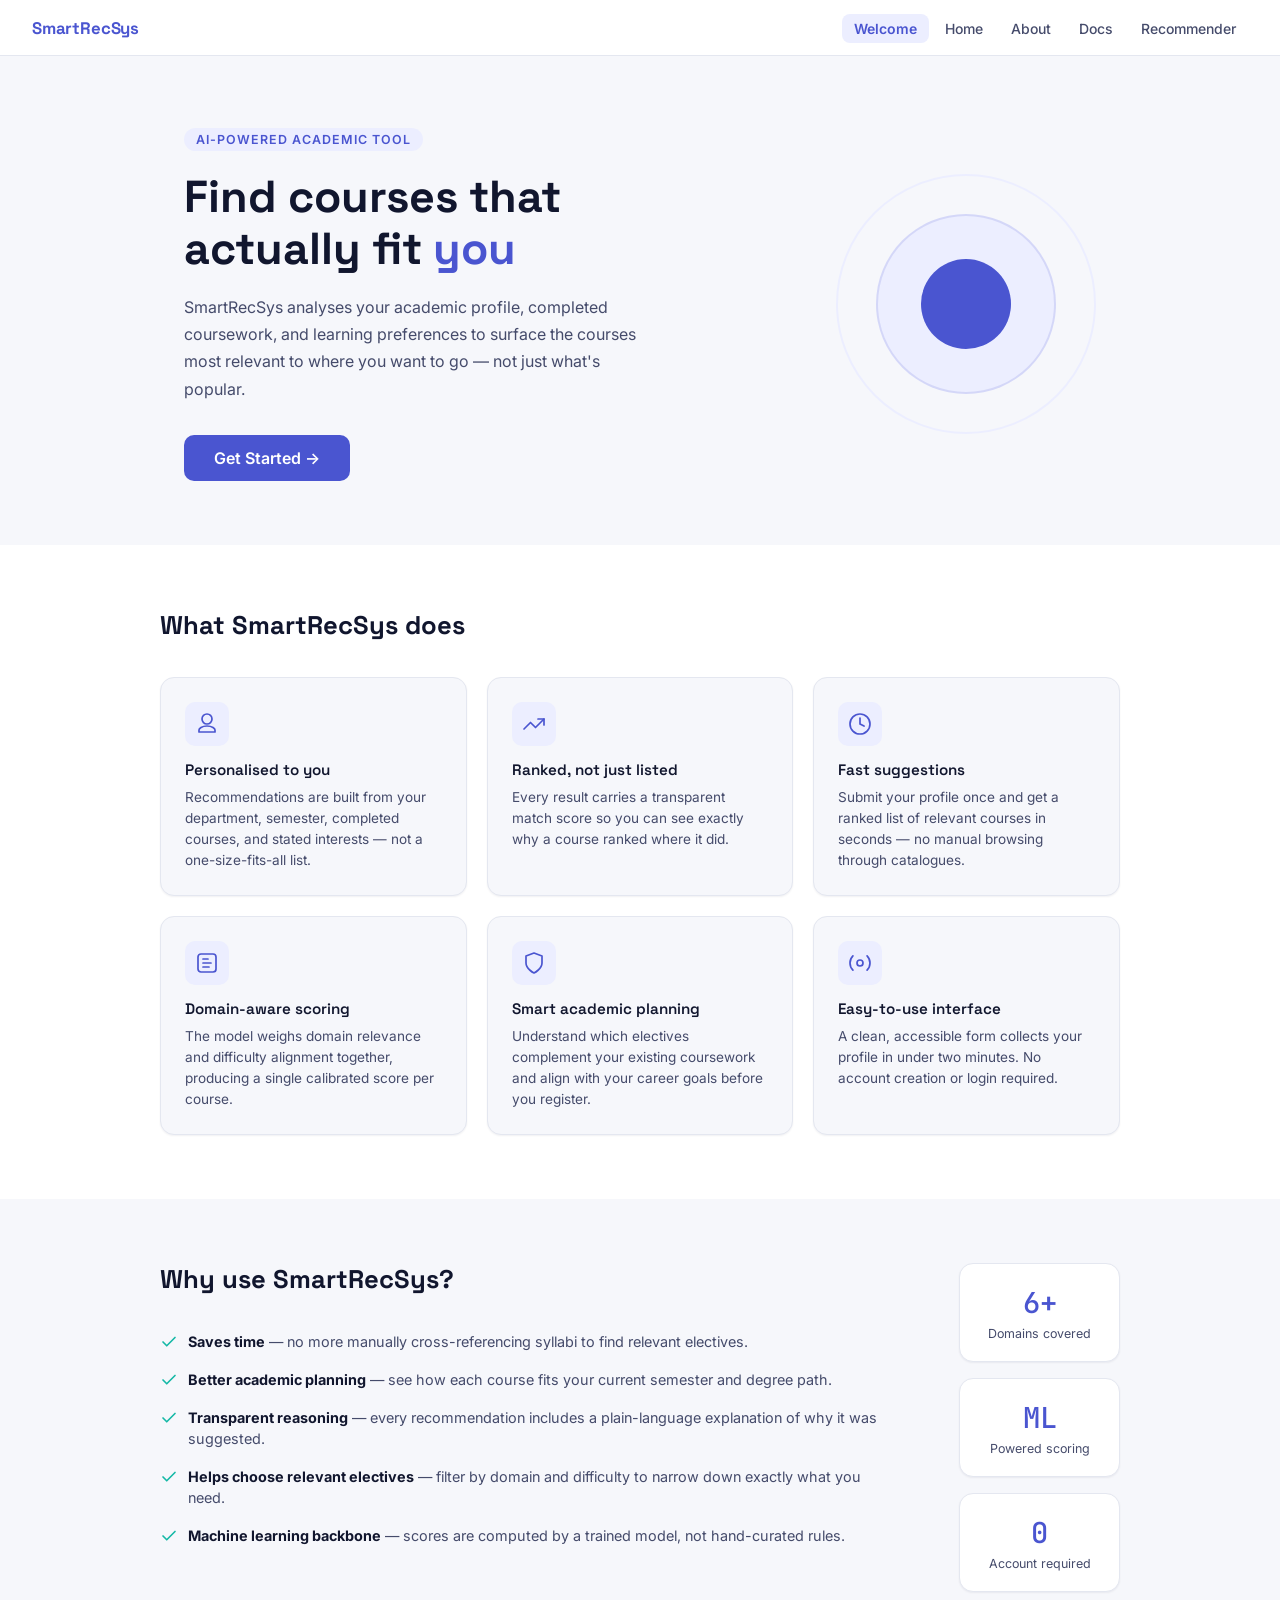
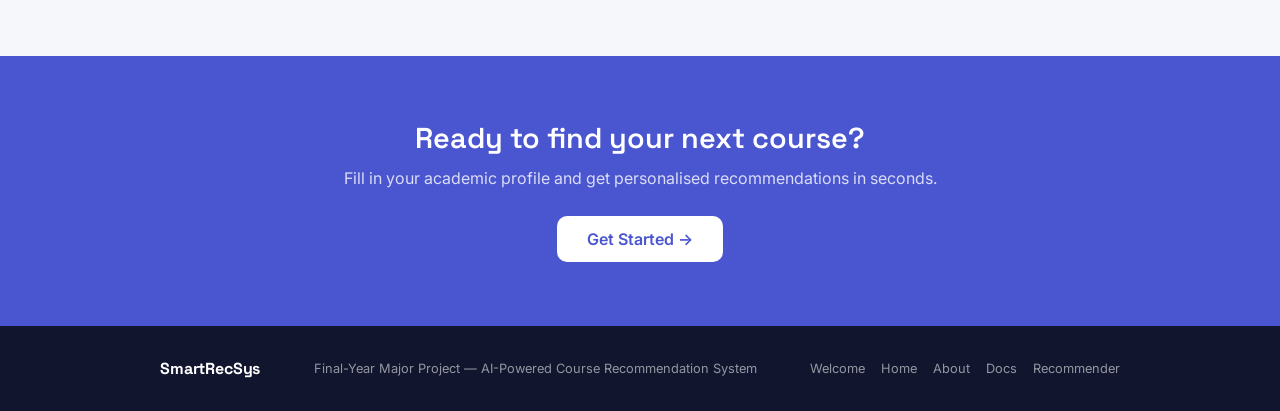
==== dashboard.html @ 84e31f17 "Add files via upload default frontend without the ML model" ====
<!DOCTYPE html>
<html lang="en">
<head>
  <meta charset="UTF-8" />
  <meta name="viewport" content="width=device-width, initial-scale=1.0" />
  <title>SmartRecSys — Dashboard</title>
  <link rel="preconnect" href="https://fonts.googleapis.com" />
  <link rel="preconnect" href="https://fonts.gstatic.com" crossorigin />
  <link href="https://fonts.googleapis.com/css2?family=Inter:wght@400;500;600&family=JetBrains+Mono:wght@500&family=Space+Grotesk:wght@600;700&display=swap" rel="stylesheet" />
  <link rel="stylesheet" href="style.css" />
</head>
<body>

  <!-- nav.js will redirect to welcome.html if 'name' param is missing -->
  <script src="nav.js"></script>

  <nav class="topnav">
    <a href="welcome.html" class="nav-logo">SmartRecSys</a>
    <ul class="nav-links">
      <li><a href="welcome.html"   class="nav-link" data-page="welcome">Welcome</a></li>
      <li><a href="home.html"      class="nav-link" data-page="home">Home</a></li>
      <li><a href="about.html"     class="nav-link" data-page="about">About</a></li>
      <li><a href="docs.html"      class="nav-link" data-page="docs">Docs</a></li>
      <li><a href="dashboard.html" class="nav-link" data-page="dashboard">Recommender</a></li>
    </ul>
  </nav>

  <div class="container">

    <!-- Header row: greeting + back link -->
    <div class="header-row">
      <div>
        <h1>Hi, <span id="userName"></span> 👋</h1>
        <!-- Profile summary chips populated by app.js -->
        <div class="profile-chips" id="profileChips"></div>
      </div>
      <a href="home.html" class="logout">← Edit Profile</a>
    </div>

    <!-- Feature strip -->
    <div class="feature-strip">
      <div class="feature-item">
        <svg width="28" height="28" viewBox="0 0 24 24" fill="none" aria-hidden="true">
          <circle cx="12" cy="8" r="4" stroke="var(--indigo)" stroke-width="1.8"/>
          <path d="M4 20c0-4 3.6-7 8-7s8 3 8 7" stroke="var(--indigo)" stroke-width="1.8" stroke-linecap="round"/>
        </svg>
        <div>
          <strong>Tailored to your profile</strong>
          <p>Recommendations are filtered by the domains and difficulty level you selected — no generic lists.</p>
        </div>
      </div>
      <div class="feature-item">
        <svg width="28" height="28" viewBox="0 0 24 24" fill="none" aria-hidden="true">
          <polyline points="22 7 13.5 15.5 8.5 10.5 2 17" stroke="var(--indigo)" stroke-width="1.8" stroke-linecap="round" stroke-linejoin="round"/>
          <polyline points="16 7 22 7 22 13"               stroke="var(--indigo)" stroke-width="1.8" stroke-linecap="round" stroke-linejoin="round"/>
        </svg>
        <div>
          <strong>Ranked, not just listed</strong>
          <p>Every result carries a transparent match score so you can see exactly why a course ranked where it did.</p>
        </div>
      </div>
      <div class="feature-item">
        <svg width="28" height="28" viewBox="0 0 24 24" fill="none" aria-hidden="true">
          <rect x="3" y="3" width="18" height="18" rx="3" stroke="var(--indigo)" stroke-width="1.8"/>
          <path d="M8 12h8M8 8h5M8 16h6" stroke="var(--indigo)" stroke-width="1.8" stroke-linecap="round"/>
        </svg>
        <div>
          <strong>Domain-aware scoring</strong>
          <p>The model weighs domain relevance and difficulty alignment together, not as separate independent signals.</p>
        </div>
      </div>
    </div>

    <!-- Preferences panel — pre-filled from URL params, still editable -->
    <section class="preferences">
      <h2>Refine Your Preferences</h2>
      <div class="pref-group">
        <label>Domain</label>
        <div class="checkboxes" id="domainGroup">
          <label class="chip"><input type="checkbox" value="Web Development" /><span>Web Development</span></label>
          <label class="chip"><input type="checkbox" value="Programming" /><span>Programming</span></label>
          <label class="chip"><input type="checkbox" value="Data Science" /><span>Data Science</span></label>
          <label class="chip"><input type="checkbox" value="Machine Learning" /><span>Machine Learning</span></label>
          <label class="chip"><input type="checkbox" value="Cybersecurity" /><span>Cybersecurity</span></label>
          <label class="chip"><input type="checkbox" value="Cloud Computing" /><span>Cloud Computing</span></label>
        </div>
      </div>
      <div class="pref-group">
        <label for="difficulty">Difficulty</label>
        <select id="difficulty">
          <option value="">Any</option>
          <option value="Beginner">Beginner</option>
          <option value="Intermediate">Intermediate</option>
          <option value="Advanced">Advanced</option>
        </select>
      </div>
      <button id="recommendBtn">Get Recommendations</button>
      <p id="errorMsg" class="error hidden">Please select at least one domain.</p>
    </section>

    <!-- Results section -->
    <section id="resultsSection" class="hidden">
      <p class="breadcrumb">Dashboard / Preferences / Results</p>
      <h2>Recommended Courses</h2>

      <!-- Featured top-3 row -->
      <p class="featured-section-label">Top Matches</p>
      <div id="featuredRow" class="featured-row"></div>

      <div class="filter-row">
        <select id="filterDomain">
          <option value="">All Domains</option>
        </select>
        <select id="filterDifficulty">
          <option value="">All Levels</option>
          <option value="Beginner">Beginner</option>
          <option value="Intermediate">Intermediate</option>
          <option value="Advanced">Advanced</option>
        </select>
      </div>
      <div id="spinner" class="spinner hidden"></div>
      <div id="results"></div>
      <p id="emptyState" class="empty hidden">No recommendations found. Try different preferences.</p>

      <!-- Match score callout -->
      <aside class="score-callout">
        <h3>About the Match Score</h3>
        <p>
          Each score (0.0 – 1.0) reflects how closely a course aligns with your stated preferences.
          The model combines domain relevance and difficulty alignment into a single weighted value —
          a course in exactly your chosen domain at your chosen level scores highest.
        </p>
        <ul>
          <li><span class="callout-title">Intro to Python</span> <span class="callout-score">0.92</span> — strong domain + level match</li>
          <li><span class="callout-title">React for Beginners</span> <span class="callout-score">0.87</span> — domain match, level match</li>
          <li><span class="callout-title">Node.js &amp; Express</span> <span class="callout-score">0.81</span> — domain match, adjacent level</li>
          <li><span class="callout-title">Neural Networks 101</span> <span class="callout-score">0.74</span> — partial domain overlap</li>
        </ul>
      </aside>
    </section>

  </div>

  <footer class="site-footer">
    <div class="footer-inner">
      <span class="footer-logo">SmartRecSys</span>
      <span class="footer-copy">Final-Year Major Project &mdash; AI-Powered Course Recommendation System</span>
      <nav class="footer-nav" aria-label="Footer navigation">
        <a href="welcome.html">Welcome</a>
        <a href="home.html">Home</a>
        <a href="about.html">About</a>
        <a href="docs.html">Docs</a>
        <a href="dashboard.html">Recommender</a>
      </nav>
    </div>
  </footer>

  <script src="app.js"></script>
</body>
</html>
---- style.css ----
/* ── Design tokens ─────────────────────────────────────────────────────────── */
:root {
  --bg:           #F6F7FB;
  --surface:      #FFFFFF;
  --ink:          #11162E;
  --ink-2:        #454B6B;
  --indigo:       #4A55D0;
  --indigo-hover: #363F9E;
  --indigo-soft:  #ECEEFF;
  --border:       #E4E7F0;
  --shadow-card:  0 1px 2px rgba(17,22,46,0.06);
  --shadow-hover: 0 6px 20px rgba(17,22,46,0.12);

  /* difficulty */
  --teal:         #14B8A6;
  --teal-soft:    #E3FAF7;
  --amber:        #F5A623;
  --amber-soft:   #FFF4E0;
  --coral:        #EF5B5B;
  --coral-soft:   #FDE9E9;

  /* typography */
  --font-head: 'Space Grotesk', sans-serif;
  --font-body: 'Inter', sans-serif;
  --font-mono: 'JetBrains Mono', monospace;
}

/* ── Reset ─────────────────────────────────────────────────────────────────── */
*, *::before, *::after { box-sizing: border-box; margin: 0; padding: 0; }

body {
  font-family: var(--font-body);
  background: var(--bg);
  color: var(--ink);
  /* Sticky-footer layout: column flex so footer is pushed to bottom */
  min-height: 100vh;
  display: flex;
  flex-direction: column;
  align-items: stretch;
  padding: 0;
  padding-top: 56px; /* nav height */
}

/* Main content wrapper — grows to fill space above footer */
.container {
  width: 100%;
  max-width: 920px;
  margin: 0 auto;
  padding: 48px 16px;
  flex: 1; /* pushes footer to bottom */
}

/* ── Typography ────────────────────────────────────────────────────────────── */
h1, h2 { font-family: var(--font-head); }
h1 { font-size: 2rem; font-weight: 700; margin-bottom: 8px; color: var(--ink); }
h2 { font-size: 1.15rem; font-weight: 600; color: var(--ink); }
.subtitle { font-size: 0.95rem; color: var(--ink-2); margin-bottom: 36px; }

/* ── Login form ────────────────────────────────────────────────────────────── */
form {
  display: flex;
  flex-direction: column;
  gap: 14px;
  max-width: 400px;
}

form label {
  font-size: 0.875rem;
  font-weight: 600;
  color: var(--ink-2);
}

input[type="text"] {
  font-family: var(--font-body);
  padding: 11px 14px;
  border: 1px solid var(--border);
  border-radius: 10px;
  font-size: 1rem;
  background: var(--surface);
  color: var(--ink);
  width: 100%;
  transition: border-color 0.15s, box-shadow 0.15s;
}
input[type="text"]:focus {
  outline: none;
  border-color: var(--indigo);
  box-shadow: 0 0 0 3px rgba(74,85,208,0.18);
}

/* ── Buttons ───────────────────────────────────────────────────────────────── */
button {
  font-family: var(--font-body);
  padding: 11px 26px;
  background: var(--indigo);
  color: #fff;
  border: none;
  border-radius: 10px;
  font-size: 0.95rem;
  font-weight: 600;
  cursor: pointer;
  align-self: flex-start;
  transition: background 0.18s, transform 0.1s, box-shadow 0.18s;
}
button:hover  { background: var(--indigo-hover); }
button:active { transform: scale(0.98); }
button:focus-visible {
  outline: none;
  box-shadow: 0 0 0 3px rgba(74,85,208,0.35);
}

/* ── Dashboard header ──────────────────────────────────────────────────────── */
.header-row {
  display: flex;
  align-items: center;
  justify-content: space-between;
  margin-bottom: 28px;
}
.logout {
  font-size: 0.875rem;
  font-weight: 500;
  color: var(--indigo);
  text-decoration: none;
  padding: 6px 14px;
  border: 1px solid var(--border);
  border-radius: 8px;
  transition: background 0.15s;
}
.logout:hover { background: var(--indigo-soft); }
.logout:focus-visible {
  outline: none;
  box-shadow: 0 0 0 3px rgba(74,85,208,0.25);
}

/* ── Preferences panel ─────────────────────────────────────────────────────── */
.preferences {
  background: var(--surface);
  border: 1px solid var(--border);
  border-radius: 14px;
  padding: 26px;
  margin-bottom: 32px;
  box-shadow: var(--shadow-card);
}
.preferences h2 { margin-bottom: 22px; }

.pref-group {
  margin-bottom: 22px;
  display: flex;
  flex-direction: column;
  gap: 10px;
}
.pref-group > label {
  font-size: 0.8rem;
  font-weight: 600;
  text-transform: uppercase;
  letter-spacing: 0.06em;
  color: var(--ink-2);
}

/* ── Chip toggles ──────────────────────────────────────────────────────────── */
.checkboxes { display: flex; flex-wrap: wrap; gap: 8px; }

.chip { cursor: pointer; }
.chip input[type="checkbox"] {
  position: absolute;
  opacity: 0;
  width: 0;
  height: 0;
  pointer-events: none;
}
.chip span {
  display: inline-block;
  padding: 6px 14px;
  border-radius: 999px;
  font-size: 0.85rem;
  font-weight: 500;
  border: 1.5px solid var(--border);
  color: var(--ink-2);
  background: var(--surface);
  transition: background 0.15s, border-color 0.15s, color 0.15s;
  user-select: none;
}
.chip:hover span {
  border-color: var(--indigo);
  color: var(--indigo);
  background: var(--indigo-soft);
}
.chip input:checked + span {
  background: var(--indigo);
  border-color: var(--indigo);
  color: #fff;
}
.chip input:focus-visible + span {
  box-shadow: 0 0 0 3px rgba(74,85,208,0.3);
}

/* ── Select dropdowns ──────────────────────────────────────────────────────── */
select {
  font-family: var(--font-body);
  padding: 10px 14px;
  border: 1px solid var(--border);
  border-radius: 10px;
  font-size: 0.9rem;
  background: var(--surface);
  color: var(--ink);
  cursor: pointer;
  transition: border-color 0.15s, box-shadow 0.15s;
}
select:focus {
  outline: none;
  border-color: var(--indigo);
  box-shadow: 0 0 0 3px rgba(74,85,208,0.18);
}

#recommendBtn { margin-top: 6px; }

.error {
  font-size: 0.85rem;
  color: var(--coral);
  margin-top: 8px;
}

/* ── Results section ───────────────────────────────────────────────────────── */
#resultsSection h2 { margin-bottom: 16px; }

.filter-row {
  display: flex;
  gap: 12px;
  margin-bottom: 22px;
  flex-wrap: wrap;
}
.filter-row select { max-width: 200px; }

#results {
  display: grid;
  grid-template-columns: repeat(auto-fill, minmax(268px, 1fr));
  gap: 18px;
}

/* ── Course card ───────────────────────────────────────────────────────────── */
.card {
  background: var(--surface);
  border: 1px solid var(--border);
  border-radius: 14px;
  padding: 22px;
  box-shadow: var(--shadow-card);
  display: flex;
  flex-direction: column;
  gap: 14px;
  transition: transform 0.18s, box-shadow 0.18s;
  animation: cardIn 0.35s ease both;
}
.card:hover {
  transform: translateY(-3px);
  box-shadow: var(--shadow-hover);
}

@keyframes cardIn {
  from { opacity: 0; transform: translateY(12px); }
  to   { opacity: 1; transform: translateY(0); }
}

.card-title {
  font-family: var(--font-head);
  font-size: 1rem;
  font-weight: 600;
  color: var(--ink);
  line-height: 1.35;
}

/* ── Tags ──────────────────────────────────────────────────────────────────── */
.tags { display: flex; gap: 7px; flex-wrap: wrap; }

.tag {
  font-size: 0.72rem;
  font-weight: 600;
  padding: 3px 10px;
  border-radius: 999px;
  background: var(--indigo-soft);
  color: var(--indigo);
}
.tag.Beginner     { background: var(--teal-soft);  color: var(--teal);  }
.tag.Intermediate { background: var(--amber-soft); color: var(--amber); }
.tag.Advanced     { background: var(--coral-soft); color: var(--coral); }

/* ── Match ring ────────────────────────────────────────────────────────────── */
.match-ring {
  --pct: 0;
  width: 54px;
  height: 54px;
  border-radius: 50%;
  background: conic-gradient(var(--indigo) calc(var(--pct) * 1%), var(--border) 0);
  display: flex;
  align-items: center;
  justify-content: center;
  flex-shrink: 0;
  animation: ringFill 0.7s ease forwards;
}
.match-ring-inner {
  width: 42px;
  height: 42px;
  border-radius: 50%;
  background: var(--surface);
  display: flex;
  align-items: center;
  justify-content: center;
  font-family: var(--font-mono);
  font-size: 13px;
  font-weight: 500;
  color: var(--ink);
}

@keyframes ringFill {
  from { --pct: 0; }
}

/* card footer: ring left, label right */
.card-footer {
  display: flex;
  align-items: center;
  gap: 12px;
  margin-top: auto;
}
.match-label {
  font-size: 0.78rem;
  color: var(--ink-2);
  line-height: 1.4;
}
.match-label strong {
  display: block;
  font-family: var(--font-mono);
  font-size: 0.85rem;
  color: var(--ink);
}

/* ── Spinner ───────────────────────────────────────────────────────────────── */
.spinner {
  width: 36px;
  height: 36px;
  border: 3px solid var(--border);
  border-top-color: var(--indigo);
  border-radius: 50%;
  animation: spin 0.7s linear infinite;
  margin: 28px auto;
}
@keyframes spin { to { transform: rotate(360deg); } }

/* ── Empty state ───────────────────────────────────────────────────────────── */
.empty {
  font-size: 0.95rem;
  color: var(--ink-2);
  text-align: center;
  padding: 40px 0;
}

/* ── Utility ───────────────────────────────────────────────────────────────── */
.hidden { display: none !important; }

/* ── Responsive ────────────────────────────────────────────────────────────── */
@media (max-width: 600px) {
  h1 { font-size: 1.6rem; }
  .filter-row select { max-width: 100%; flex: 1; }
  .preferences { padding: 18px; }
}

/* ── Reduced motion ────────────────────────────────────────────────────────── */
@media (prefers-reduced-motion: reduce) {
  *, *::before, *::after {
    animation: none !important;
    transition: none !important;
  }
}

/* ── Top navigation ────────────────────────────────────────────────────────── */
.topnav {
  position: fixed;
  top: 0;
  left: 0;
  right: 0;
  height: 56px;
  background: var(--surface);
  border-bottom: 1px solid var(--border);
  display: flex;
  align-items: center;
  justify-content: space-between;
  padding: 0 32px;
  z-index: 100;
}

.nav-logo {
  font-family: var(--font-head);
  font-size: 1.05rem;
  font-weight: 700;
  color: var(--indigo);
  text-decoration: none;
  letter-spacing: -0.01em;
}
.nav-logo:focus-visible {
  outline: none;
  box-shadow: 0 0 0 3px rgba(74,85,208,0.3);
  border-radius: 4px;
}

.nav-links {
  list-style: none;
  display: flex;
  gap: 4px;
}

.nav-link {
  font-size: 0.875rem;
  font-weight: 500;
  color: var(--ink-2);
  text-decoration: none;
  padding: 6px 12px;
  border-radius: 8px;
  transition: background 0.15s, color 0.15s;
}
.nav-link:hover {
  background: var(--indigo-soft);
  color: var(--indigo);
}
.nav-link:focus-visible {
  outline: none;
  box-shadow: 0 0 0 3px rgba(74,85,208,0.3);
}

/* ── Feature strip ─────────────────────────────────────────────────────────── */
.feature-strip {
  display: grid;
  grid-template-columns: repeat(3, 1fr);
  gap: 16px;
  margin-bottom: 28px;
}

.feature-item {
  background: var(--surface);
  border: 1px solid var(--border);
  border-radius: 14px;
  padding: 20px;
  display: flex;
  gap: 14px;
  align-items: flex-start;
  box-shadow: var(--shadow-card);
}

.feature-item svg { flex-shrink: 0; margin-top: 2px; }

.feature-item strong {
  font-family: var(--font-head);
  font-size: 0.9rem;
  font-weight: 600;
  color: var(--ink);
  display: block;
  margin-bottom: 4px;
}

.feature-item p {
  font-size: 0.82rem;
  color: var(--ink-2);
  line-height: 1.5;
}

/* ── Featured row (horizontal scroll) ─────────────────────────────────────── */
.featured-row {
  display: flex;
  gap: 16px;
  overflow-x: auto;
  padding-bottom: 8px;
  margin-bottom: 24px;
  scroll-snap-type: x mandatory;
  -webkit-overflow-scrolling: touch;
}

/* hide scrollbar visually but keep it functional */
.featured-row::-webkit-scrollbar { height: 4px; }
.featured-row::-webkit-scrollbar-track { background: transparent; }
.featured-row::-webkit-scrollbar-thumb { background: var(--border); border-radius: 4px; }

.featured-row .card {
  min-width: 260px;
  flex-shrink: 0;
  scroll-snap-align: start;
  position: relative;
}

.badge-top {
  position: absolute;
  top: 14px;
  right: 14px;
  font-size: 0.68rem;
  font-weight: 700;
  text-transform: uppercase;
  letter-spacing: 0.05em;
  background: var(--indigo);
  color: #fff;
  padding: 3px 9px;
  border-radius: 999px;
}

/* ── Breadcrumb ────────────────────────────────────────────────────────────── */
.breadcrumb {
  font-size: 0.78rem;
  color: var(--ink-2);
  margin-bottom: 10px;
  letter-spacing: 0.01em;
}

/* ── Score callout ─────────────────────────────────────────────────────────── */
.score-callout {
  margin-top: 32px;
  background: var(--indigo-soft);
  border-left: 4px solid var(--indigo);
  border-radius: 10px;
  padding: 20px 24px;
}

.score-callout h3 {
  font-family: var(--font-head);
  font-size: 0.95rem;
  font-weight: 600;
  color: var(--ink);
  margin-bottom: 10px;
}

.score-callout p {
  font-size: 0.875rem;
  color: var(--ink-2);
  line-height: 1.6;
  margin-bottom: 14px;
}

.score-callout ul {
  list-style: none;
  display: flex;
  flex-direction: column;
  gap: 6px;
}

.score-callout li {
  font-size: 0.85rem;
  color: var(--ink-2);
}

.callout-title {
  font-weight: 600;
  color: var(--ink);
}

.callout-score {
  font-family: var(--font-mono);
  font-size: 0.82rem;
  color: var(--indigo);
  background: rgba(74,85,208,0.1);
  padding: 1px 7px;
  border-radius: 4px;
}

/* ── Responsive additions ──────────────────────────────────────────────────── */
@media (max-width: 700px) {
  .topnav { padding: 0 16px; }
  .nav-links { gap: 0; }
  .nav-link { padding: 6px 8px; font-size: 0.8rem; }
  .feature-strip { grid-template-columns: 1fr; }
  .score-callout { padding: 16px; }
}

/* ── Nav active link ───────────────────────────────────────────────────────── */
.nav-link.nav-active {
  background: var(--indigo-soft);
  color: var(--indigo);
  font-weight: 600;
}

/* ── Welcome page ──────────────────────────────────────────────────────────── */
body.page-welcome {
  display: block;
  padding-top: 56px; /* nav only, no extra container padding */
}

/* Hero */
.hero {
  display: flex;
  align-items: center;
  justify-content: space-between;
  gap: 40px;
  max-width: 960px;
  margin: 0 auto;
  padding: 72px 24px 64px;
}
.hero-inner { flex: 1; }
.hero-eyebrow {
  display: inline-block;
  font-size: 0.78rem;
  font-weight: 600;
  text-transform: uppercase;
  letter-spacing: 0.08em;
  color: var(--indigo);
  background: var(--indigo-soft);
  padding: 4px 12px;
  border-radius: 999px;
  margin-bottom: 20px;
}
.hero-title {
  font-family: var(--font-head);
  font-size: 2.8rem;
  font-weight: 700;
  line-height: 1.15;
  color: var(--ink);
  margin-bottom: 20px;
}
.hero-title em { font-style: normal; color: var(--indigo); }
.hero-sub {
  font-size: 1rem;
  color: var(--ink-2);
  line-height: 1.7;
  max-width: 480px;
  margin-bottom: 32px;
}
.btn-hero {
  display: inline-block;
  background: var(--indigo);
  color: #fff;
  font-family: var(--font-body);
  font-size: 1rem;
  font-weight: 600;
  padding: 13px 30px;
  border-radius: 10px;
  text-decoration: none;
  transition: background 0.18s, transform 0.1s;
}
.btn-hero:hover  { background: var(--indigo-hover); }
.btn-hero:active { transform: scale(0.98); }
.btn-hero:focus-visible { outline: none; box-shadow: 0 0 0 3px rgba(74,85,208,0.35); }

/* Decorative rings */
.hero-visual {
  position: relative;
  width: 260px;
  height: 260px;
  flex-shrink: 0;
}
.deco-ring {
  position: absolute;
  border-radius: 50%;
  border: 2px solid var(--indigo-soft);
}
.r1 { width: 260px; height: 260px; top: 0; left: 0; border-color: var(--indigo-soft); }
.r2 { width: 180px; height: 180px; top: 40px; left: 40px; border-color: rgba(74,85,208,0.15); background: var(--indigo-soft); }
.r3 { width: 90px;  height: 90px;  top: 85px; left: 85px; background: var(--indigo); border: none; border-radius: 50%; }

/* Sections */
.section-features,
.section-why,
.section-cta {
  padding: 64px 24px;
}
.section-features { background: var(--surface); }
.section-why      { background: var(--bg); }
.section-cta      { background: var(--indigo); text-align: center; }

.section-inner { max-width: 960px; margin: 0 auto; }
.section-title {
  font-family: var(--font-head);
  font-size: 1.6rem;
  font-weight: 700;
  color: var(--ink);
  margin-bottom: 36px;
}

/* Feature grid */
.feat-grid {
  display: grid;
  grid-template-columns: repeat(3, 1fr);
  gap: 20px;
}
.feat-card {
  background: var(--bg);
  border: 1px solid var(--border);
  border-radius: 14px;
  padding: 24px;
  box-shadow: var(--shadow-card);
  transition: transform 0.18s, box-shadow 0.18s;
}
.feat-card:hover { transform: translateY(-3px); box-shadow: var(--shadow-hover); }
.feat-icon {
  width: 44px; height: 44px;
  background: var(--indigo-soft);
  border-radius: 10px;
  display: flex; align-items: center; justify-content: center;
  margin-bottom: 14px;
}
.feat-card h3 {
  font-family: var(--font-head);
  font-size: 0.95rem;
  font-weight: 600;
  color: var(--ink);
  margin-bottom: 8px;
}
.feat-card p { font-size: 0.85rem; color: var(--ink-2); line-height: 1.55; }

/* Why section */
.why-inner { display: flex; gap: 60px; align-items: flex-start; }
.why-text  { flex: 1; }
.why-list  { list-style: none; display: flex; flex-direction: column; gap: 16px; margin-top: 4px; }
.why-list li { display: flex; gap: 10px; align-items: flex-start; font-size: 0.9rem; color: var(--ink-2); line-height: 1.5; }
.why-list li svg { flex-shrink: 0; margin-top: 2px; }
.why-list strong { color: var(--ink); }
.why-stats { display: flex; flex-direction: column; gap: 16px; }
.stat-card {
  background: var(--surface);
  border: 1px solid var(--border);
  border-radius: 14px;
  padding: 20px 28px;
  text-align: center;
  box-shadow: var(--shadow-card);
  min-width: 140px;
}
.stat-num  { display: block; font-family: var(--font-mono); font-size: 1.8rem; font-weight: 500; color: var(--indigo); }
.stat-label{ display: block; font-size: 0.78rem; color: var(--ink-2); margin-top: 4px; }

/* CTA section */
.cta-inner h2 { font-family: var(--font-head); font-size: 1.8rem; color: #fff; margin-bottom: 12px; }
.cta-inner p  { color: rgba(255,255,255,0.8); margin-bottom: 28px; font-size: 1rem; }
.cta-inner .btn-hero { background: #fff; color: var(--indigo); }
.cta-inner .btn-hero:hover { background: var(--indigo-soft); }

/* ── Home form page ─────────────────────────────────────────────────────────── */
.form-page-header { margin-bottom: 32px; }

.profile-form {
  display: flex;
  flex-direction: column;
  gap: 28px;
  max-width: 760px;
}

.form-section {
  background: var(--surface);
  border: 1px solid var(--border);
  border-radius: 14px;
  padding: 28px;
  box-shadow: var(--shadow-card);
}
.form-section legend {
  font-family: var(--font-head);
  font-size: 1rem;
  font-weight: 600;
  color: var(--ink);
  padding: 0 8px;
  margin-bottom: 4px;
}

.form-grid {
  display: grid;
  grid-template-columns: 1fr 1fr;
  gap: 18px;
}

.field {
  display: flex;
  flex-direction: column;
  gap: 6px;
}
.field label {
  font-size: 0.85rem;
  font-weight: 600;
  color: var(--ink-2);
}
.req   { color: var(--coral); }
.optional { font-weight: 400; color: var(--ink-2); font-size: 0.8rem; }

input[type="number"],
textarea {
  font-family: var(--font-body);
  padding: 10px 14px;
  border: 1px solid var(--border);
  border-radius: 10px;
  font-size: 0.95rem;
  background: var(--surface);
  color: var(--ink);
  width: 100%;
  transition: border-color 0.15s, box-shadow 0.15s;
  resize: vertical;
}
input[type="number"]:focus,
textarea:focus {
  outline: none;
  border-color: var(--indigo);
  box-shadow: 0 0 0 3px rgba(74,85,208,0.18);
}

.field-error {
  display: none;
  font-size: 0.8rem;
  color: var(--coral);
}
.field-hint {
  font-size: 0.78rem;
  color: var(--ink-2);
}

/* Radio chips (difficulty level selector) */
.radio-group { display: flex; gap: 12px; flex-wrap: wrap; }
.radio-chip  { cursor: pointer; }
.radio-chip input[type="radio"] {
  position: absolute; opacity: 0; width: 0; height: 0; pointer-events: none;
}
.radio-chip span {
  display: flex;
  flex-direction: column;
  padding: 12px 18px;
  border: 1.5px solid var(--border);
  border-radius: 12px;
  background: var(--surface);
  transition: border-color 0.15s, background 0.15s;
  min-width: 140px;
}
.radio-chip span strong { font-size: 0.9rem; color: var(--ink); }
.radio-chip span small  { font-size: 0.78rem; color: var(--ink-2); margin-top: 3px; }
.radio-chip:hover span  { border-color: var(--indigo); background: var(--indigo-soft); }
.radio-chip input:checked + span {
  border-color: var(--indigo);
  background: var(--indigo-soft);
  box-shadow: 0 0 0 2px var(--indigo);
}
.radio-chip input:focus-visible + span { box-shadow: 0 0 0 3px rgba(74,85,208,0.3); }

.form-actions {
  display: flex;
  gap: 12px;
  align-items: center;
}
.btn-secondary {
  background: var(--surface);
  color: var(--ink-2);
  border: 1px solid var(--border);
}
.btn-secondary:hover { background: var(--bg); color: var(--ink); }

/* ── Dashboard profile chips ────────────────────────────────────────────────── */
.profile-chips {
  display: flex;
  flex-wrap: wrap;
  gap: 6px;
  margin-top: 8px;
}
.profile-chip {
  font-size: 0.75rem;
  font-weight: 500;
  padding: 3px 10px;
  border-radius: 999px;
  background: var(--indigo-soft);
  color: var(--indigo);
  border: 1px solid rgba(74,85,208,0.2);
}

/* ── Rich card elements ─────────────────────────────────────────────────────── */
.card-desc {
  font-size: 0.83rem;
  color: var(--ink-2);
  line-height: 1.55;
}
.card-skills {
  display: flex;
  flex-wrap: wrap;
  gap: 6px;
}
.skill-pill {
  font-size: 0.72rem;
  font-weight: 500;
  padding: 3px 9px;
  border-radius: 999px;
  background: var(--bg);
  color: var(--ink-2);
  border: 1px solid var(--border);
}
.card-reason {
  font-size: 0.82rem;
  color: var(--ink-2);
  line-height: 1.5;
  background: var(--indigo-soft);
  border-left: 3px solid var(--indigo);
  border-radius: 0 8px 8px 0;
  padding: 8px 12px;
}
.reason-label {
  display: block;
  font-size: 0.72rem;
  font-weight: 700;
  text-transform: uppercase;
  letter-spacing: 0.06em;
  color: var(--indigo);
  margin-bottom: 4px;
}
.tag-duration {
  background: #F0FDF4;
  color: #166534;
}

/* ── About page ─────────────────────────────────────────────────────────────── */
.about-section { margin-bottom: 48px; }
.about-header  { margin-bottom: 32px; }
.about-body    { display: flex; flex-direction: column; gap: 28px; }
.about-block {
  background: var(--surface);
  border: 1px solid var(--border);
  border-radius: 14px;
  padding: 24px 28px;
  box-shadow: var(--shadow-card);
}
.about-block h2 {
  font-family: var(--font-head);
  font-size: 1rem;
  font-weight: 600;
  color: var(--indigo);
  margin-bottom: 10px;
}
.about-block p { font-size: 0.9rem; color: var(--ink-2); line-height: 1.7; }

.about-features-section { margin-bottom: 48px; }
.about-feat-grid {
  display: grid;
  grid-template-columns: repeat(auto-fill, minmax(240px, 1fr));
  gap: 16px;
}
.about-feat-card {
  background: var(--surface);
  border: 1px solid var(--border);
  border-radius: 14px;
  padding: 20px;
  box-shadow: var(--shadow-card);
}
.about-feat-card h3 {
  font-family: var(--font-head);
  font-size: 0.9rem;
  font-weight: 600;
  color: var(--ink);
  margin: 10px 0 6px;
}
.about-feat-card p { font-size: 0.82rem; color: var(--ink-2); line-height: 1.5; }

/* Team */
.team-section  { margin-bottom: 48px; }
.team-intro    { font-size: 0.9rem; color: var(--ink-2); margin-bottom: 28px; }
.team-grid {
  display: grid;
  grid-template-columns: repeat(auto-fill, minmax(180px, 1fr));
  gap: 20px;
}
.team-card {
  background: var(--surface);
  border: 1px solid var(--border);
  border-radius: 14px;
  padding: 28px 20px;
  text-align: center;
  box-shadow: var(--shadow-card);
  transition: transform 0.18s, box-shadow 0.18s;
}
.team-card:hover { transform: translateY(-3px); box-shadow: var(--shadow-hover); }
.team-avatar {
  width: 80px; height: 80px;
  border-radius: 50%;
  background: var(--indigo-soft);
  display: flex; align-items: center; justify-content: center;
  margin: 0 auto 16px;
  /* Replace background with: background: url('/assets/team/memberN.jpg') center/cover */
}
.team-card h3 {
  font-family: var(--font-head);
  font-size: 0.95rem;
  font-weight: 600;
  color: var(--ink);
  margin-bottom: 4px;
}
.team-role { font-size: 0.78rem; color: var(--ink-2); }

/* ── Documentation page ─────────────────────────────────────────────────────── */
.docs-layout {
  display: flex;
  max-width: 1100px;
  margin: 0 auto;
  padding: 40px 24px;
  gap: 40px;
  align-items: flex-start;
}

.docs-sidebar {
  width: 200px;
  flex-shrink: 0;
  position: sticky;
  top: 72px; /* nav height + gap */
}
.docs-toc {
  list-style: none;
  display: flex;
  flex-direction: column;
  gap: 2px;
}
.docs-toc a {
  display: block;
  font-size: 0.83rem;
  color: var(--ink-2);
  text-decoration: none;
  padding: 6px 10px;
  border-radius: 7px;
  transition: background 0.15s, color 0.15s;
}
.docs-toc a:hover,
.docs-toc a.toc-active {
  background: var(--indigo-soft);
  color: var(--indigo);
  font-weight: 600;
}
.docs-toc a:focus-visible { outline: none; box-shadow: 0 0 0 3px rgba(74,85,208,0.3); }

.docs-main { flex: 1; min-width: 0; }
.docs-hero { margin-bottom: 40px; }

.docs-section {
  margin-bottom: 48px;
  scroll-margin-top: 72px;
}
.docs-section h2 {
  font-family: var(--font-head);
  font-size: 1.25rem;
  font-weight: 700;
  color: var(--ink);
  margin-bottom: 16px;
  padding-bottom: 10px;
  border-bottom: 1px solid var(--border);
}
.docs-section h3 {
  font-family: var(--font-head);
  font-size: 1rem;
  font-weight: 600;
  color: var(--ink);
  margin: 20px 0 10px;
}
.docs-section p {
  font-size: 0.9rem;
  color: var(--ink-2);
  line-height: 1.7;
  margin-bottom: 12px;
}
.docs-list {
  padding-left: 20px;
  display: flex;
  flex-direction: column;
  gap: 8px;
}
.docs-list li { font-size: 0.9rem; color: var(--ink-2); line-height: 1.6; }
.docs-list-ol { list-style: decimal; }
.docs-ref-list { list-style: disc; }

.docs-table {
  width: 100%;
  border-collapse: collapse;
  font-size: 0.875rem;
  margin-top: 4px;
}
.docs-table th {
  background: var(--indigo-soft);
  color: var(--indigo);
  font-weight: 600;
  text-align: left;
  padding: 10px 14px;
  border: 1px solid var(--border);
}
.docs-table td {
  padding: 9px 14px;
  border: 1px solid var(--border);
  color: var(--ink-2);
  vertical-align: top;
}
.docs-table tr:nth-child(even) td { background: var(--bg); }

.code-block {
  background: #1e1e2e;
  color: #cdd6f4;
  font-family: var(--font-mono);
  font-size: 0.82rem;
  line-height: 1.6;
  padding: 18px 20px;
  border-radius: 10px;
  overflow-x: auto;
  margin: 12px 0;
}
code {
  font-family: var(--font-mono);
  font-size: 0.85em;
  background: var(--indigo-soft);
  color: var(--indigo);
  padding: 2px 6px;
  border-radius: 4px;
}
.code-block code { background: none; color: inherit; padding: 0; }

.docs-feature-list { display: flex; flex-direction: column; gap: 12px; }
.docs-feat-item {
  background: var(--surface);
  border: 1px solid var(--border);
  border-radius: 10px;
  padding: 14px 18px;
}
.docs-feat-label {
  display: inline-block;
  font-weight: 600;
  font-size: 0.875rem;
  color: var(--indigo);
  margin-bottom: 4px;
}
.docs-feat-item p { font-size: 0.85rem; color: var(--ink-2); margin: 0; }

/* Architecture diagram */
.arch-diagram {
  display: flex;
  align-items: center;
  gap: 12px;
  flex-wrap: wrap;
  margin: 16px 0;
}
.arch-box {
  background: var(--indigo-soft);
  border: 1px solid rgba(74,85,208,0.25);
  border-radius: 10px;
  padding: 12px 18px;
  font-size: 0.85rem;
  font-weight: 600;
  color: var(--indigo);
  text-align: center;
  line-height: 1.4;
}
.arch-box small { display: block; font-weight: 400; color: var(--ink-2); font-size: 0.75rem; margin-top: 3px; }
.arch-arrow { font-size: 0.82rem; color: var(--ink-2); white-space: nowrap; }

/* ── Responsive additions ────────────────────────────────────────────────────── */
@media (max-width: 860px) {
  .hero { flex-direction: column; padding: 48px 20px 40px; }
  .hero-visual { display: none; }
  .hero-title { font-size: 2rem; }
  .feat-grid { grid-template-columns: 1fr 1fr; }
  .why-inner { flex-direction: column; gap: 32px; }
  .why-stats { flex-direction: row; flex-wrap: wrap; }
  .docs-layout { flex-direction: column; }
  .docs-sidebar { width: 100%; position: static; }
  .docs-toc { flex-direction: row; flex-wrap: wrap; gap: 4px; }
}
@media (max-width: 600px) {
  .feat-grid { grid-template-columns: 1fr; }
  .form-grid { grid-template-columns: 1fr; }
  .radio-group { flex-direction: column; }
  .radio-chip span { min-width: unset; }
  .team-grid { grid-template-columns: 1fr 1fr; }
  .hero-title { font-size: 1.7rem; }
}

/* ── Site footer ────────────────────────────────────────────────────────────── */
.site-footer {
  background: var(--ink);
  color: rgba(255,255,255,0.55);
  padding: 32px 24px;
  margin-top: 64px;
}
.footer-inner {
  max-width: 960px;
  margin: 0 auto;
  display: flex;
  align-items: center;
  justify-content: space-between;
  flex-wrap: wrap;
  gap: 16px;
}
.footer-logo {
  font-family: var(--font-head);
  font-size: 1rem;
  font-weight: 700;
  color: #fff;
  letter-spacing: -0.01em;
}
.footer-copy {
  font-size: 0.8rem;
  flex: 1;
  text-align: center;
}
.footer-nav {
  display: flex;
  gap: 16px;
  flex-wrap: wrap;
}
.footer-nav a {
  font-size: 0.8rem;
  color: rgba(255,255,255,0.55);
  text-decoration: none;
  transition: color 0.15s;
}
.footer-nav a:hover { color: #fff; }
.footer-nav a:focus-visible {
  outline: none;
  box-shadow: 0 0 0 2px rgba(255,255,255,0.5);
  border-radius: 3px;
}

/* docs-layout needs its own footer margin reset */
.docs-layout + .site-footer { margin-top: 0; }

/* welcome page: footer sits flush after last section */
body.page-welcome .site-footer { margin-top: 0; }

/* ── Team avatar — image handling ───────────────────────────────────────────── */
/* The avatar container is a fixed circle; the <img> fills it, the fallback SVG
   is hidden by default and shown via the onerror handler in HTML. */
.team-avatar {
  overflow: hidden;
  border: 3px solid var(--indigo-soft);
  transition: border-color 0.18s, box-shadow 0.18s;
}
.team-card:hover .team-avatar {
  border-color: var(--indigo);
  box-shadow: 0 0 0 4px rgba(74,85,208,0.15);
}
.team-avatar img {
  width: 100%;
  height: 100%;
  object-fit: cover;       /* crop to circle, no stretching */
  object-position: center top; /* favour face area */
  border-radius: 50%;
  display: block;
}
/* Fallback SVG span — hidden by default, shown by onerror */
.avatar-fallback {
  display: none;
  width: 100%;
  height: 100%;
  align-items: center;
  justify-content: center;
  border-radius: 50%;
  background: var(--indigo-soft);
}

/* ── Mobile hamburger ───────────────────────────────────────────────────────── */
.nav-hamburger {
  display: none;
  flex-direction: column;
  justify-content: center;
  gap: 5px;
  width: 36px;
  height: 36px;
  padding: 6px;
  background: none;
  border: 1px solid var(--border);
  border-radius: 8px;
  cursor: pointer;
  align-self: auto; /* override global button align-self */
  transition: background 0.15s;
}
.nav-hamburger:hover { background: var(--indigo-soft); }
.nav-hamburger:focus-visible {
  outline: none;
  box-shadow: 0 0 0 3px rgba(74,85,208,0.3);
}
.nav-hamburger span {
  display: block;
  height: 2px;
  background: var(--ink-2);
  border-radius: 2px;
  transition: transform 0.2s, opacity 0.2s;
}
/* Animate to X when open */
.nav-hamburger.is-open span:nth-child(1) { transform: translateY(7px) rotate(45deg); }
.nav-hamburger.is-open span:nth-child(2) { opacity: 0; }
.nav-hamburger.is-open span:nth-child(3) { transform: translateY(-7px) rotate(-45deg); }

@media (max-width: 700px) {
  .nav-hamburger { display: flex; }

  .nav-links {
    display: none;
    position: absolute;
    top: 56px;
    left: 0;
    right: 0;
    background: var(--surface);
    border-bottom: 1px solid var(--border);
    flex-direction: column;
    padding: 8px 16px 16px;
    gap: 2px;
    box-shadow: 0 4px 16px rgba(17,22,46,0.08);
    z-index: 99;
  }
  .nav-links.nav-open { display: flex; }
  .nav-link { padding: 10px 12px; font-size: 0.9rem; border-radius: 8px; }

  .footer-inner { flex-direction: column; text-align: center; }
  .footer-copy  { text-align: center; }
  .footer-nav   { justify-content: center; }
}

/* ── Page fade-in ───────────────────────────────────────────────────────────── */
/* Subtle fade on every page load — feels polished without being distracting */
@keyframes pageFadeIn {
  from { opacity: 0; transform: translateY(6px); }
  to   { opacity: 1; transform: translateY(0); }
}
body > .container,
body > .docs-layout,
.hero,
.section-features,
.section-why,
.section-cta {
  animation: pageFadeIn 0.3s ease both;
}

/* ── Misc polish ────────────────────────────────────────────────────────────── */
/* Slightly larger team grid on wide screens */
@media (min-width: 900px) {
  .team-grid { grid-template-columns: repeat(4, 1fr); }
}

/* Ensure docs-layout body doesn't get the flex centering from base body rule */
body:has(.docs-layout) {
  display: block;
  padding-top: 56px;
  padding-left: 0;
  padding-right: 0;
}

/* Smooth scroll for TOC anchor links */
html { scroll-behavior: smooth; }

/* Tighten the featured-row label on the results section */
#resultsSection > h2 {
  font-size: 1.3rem;
  margin-bottom: 12px;
}

/* Ensure the featured row section label is visible */
.featured-section-label {
  font-size: 0.75rem;
  font-weight: 700;
  text-transform: uppercase;
  letter-spacing: 0.07em;
  color: var(--ink-2);
  margin-bottom: 10px;
}

/* Reduced motion — keep at end to override everything above */
@media (prefers-reduced-motion: reduce) {
  *, *::before, *::after {
    animation: none !important;
    transition: none !important;
  }
  html { scroll-behavior: auto; }
}
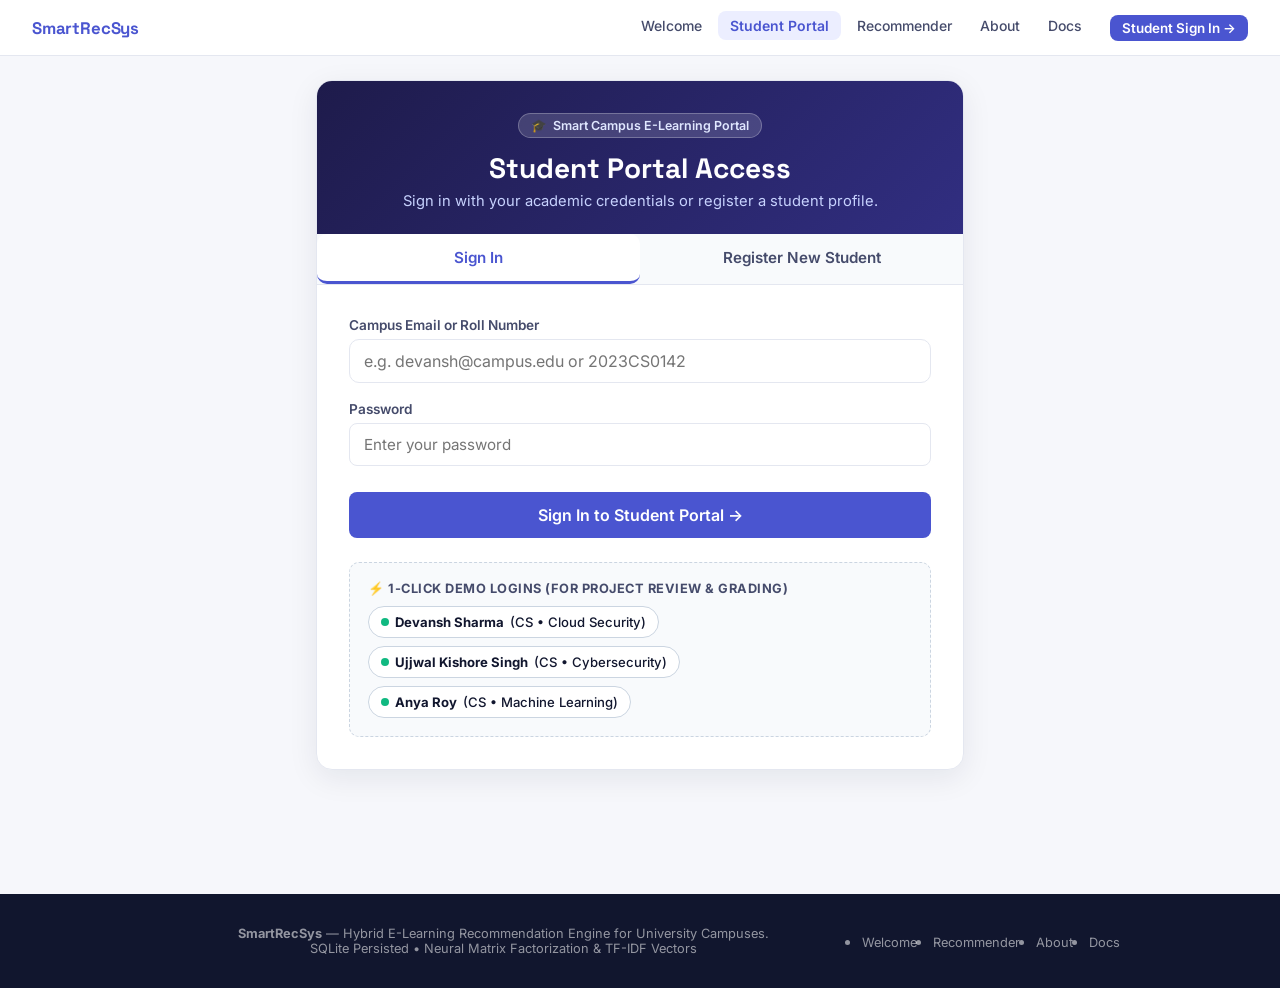
==== commit ca964560: "fix(evaluation): eliminate data leakage, fix recall metrics, synchronize evaluate scripts, and updat" ====
--- a/dashboard.html
+++ b/dashboard.html
@@ -34,7 +34,55 @@
         <!-- Profile summary chips populated by app.js -->
         <div class="profile-chips" id="profileChips"></div>
       </div>
-      <a href="home.html" class="logout">← Edit Profile</a>
+      <a href="home.html" class="logout">← Switch / Edit Profile</a>
+    </div>
+
+    <!-- Persistent Student Profile Card -->
+    <div class="student-profile-card" id="studentProfileCard" style="background:linear-gradient(135deg, #1e1b4b 0%, #312e81 100%); color:#fff; border-radius:12px; padding:20px 24px; margin-bottom:24px; box-shadow:0 4px 14px rgba(49, 46, 129, 0.18);">
+      <div style="display:flex; justify-content:space-between; align-items:center; flex-wrap:wrap; gap:16px;">
+        <div style="display:flex; align-items:center; gap:16px;">
+          <div style="width:52px; height:52px; border-radius:50%; background:rgba(255,255,255,0.15); display:flex; align-items:center; justify-content:center; font-size:1.6rem;">
+            🎓
+          </div>
+          <div>
+            <div style="display:flex; align-items:center; gap:8px; flex-wrap:wrap;">
+              <h2 id="cardStudentName" style="margin:0; font-size:1.3rem; font-weight:700; color:#fff;">Student Profile</h2>
+              <span id="cardStudentId" style="background:rgba(255,255,255,0.2); padding:3px 8px; border-radius:20px; font-size:0.75rem; font-family:monospace; color:#e0e7ff;">#SRS-0000</span>
+              <span id="cardRollNumber" style="background:rgba(255,255,255,0.15); padding:3px 8px; border-radius:20px; font-size:0.75rem; font-family:monospace; color:#fef08a;">Roll: 2023CS0142</span>
+              <span id="cardCgpaBadge" style="background:rgba(16, 185, 129, 0.25); border:1px solid #10b981; color:#a7f3d0; padding:2px 8px; border-radius:12px; font-size:0.72rem; font-weight:600;">CGPA: 9.10</span>
+              <span style="background:#10b981; color:#fff; padding:2px 8px; border-radius:12px; font-size:0.72rem; font-weight:600;">SQLite Verified</span>
+            </div>
+            <p id="cardStudentDept" style="margin:5px 0 0 0; font-size:0.88rem; color:#c7d2fe;">
+              Computer Science • B.Tech (4-Year) • Semester 3
+            </p>
+          </div>
+        </div>
+        <div style="display:flex; align-items:center; gap:12px; flex-wrap:wrap;">
+          <div style="text-align:right; margin-right:8px;">
+            <div style="font-size:0.72rem; color:#a5b4fc; text-transform:uppercase; letter-spacing:0.5px;">Declared Career Goal</div>
+            <div id="cardCareerGoal" style="font-size:0.92rem; font-weight:600; color:#fff;">Software Engineer</div>
+          </div>
+          <button id="btnToggleHistory" type="button" style="background:rgba(255,255,255,0.12); border:1px solid rgba(255,255,255,0.25); color:#fff; padding:8px 12px; border-radius:8px; font-size:0.82rem; font-weight:600; cursor:pointer; display:inline-flex; align-items:center; gap:5px;">
+            📜 History (<span id="auditCount">0</span>)
+          </button>
+          <a href="home.html" style="background:rgba(255,255,255,0.18); border:1px solid rgba(255,255,255,0.35); color:#fff; padding:8px 13px; border-radius:8px; font-size:0.82rem; font-weight:600; text-decoration:none; display:inline-flex; align-items:center; gap:5px;">
+            ✏️ Edit Profile
+          </a>
+          <button id="cardLogoutBtn" type="button" style="background:#ef4444; border:none; color:#fff; padding:8px 13px; border-radius:8px; font-size:0.82rem; font-weight:600; cursor:pointer; display:inline-flex; align-items:center; gap:5px;">
+            🚪 Logout
+          </button>
+        </div>
+      </div>
+
+      <!-- Expandable Recommendation Audit Drawer -->
+      <div id="auditDrawer" style="display:none; margin-top:16px; padding-top:14px; border-top:1px solid rgba(255,255,255,0.15);">
+        <h4 style="font-size:0.85rem; text-transform:uppercase; letter-spacing:0.5px; color:#a5b4fc; margin-bottom:8px;">
+          Saved Recommendation Audits in SQLite
+        </h4>
+        <div id="auditList" style="display:grid; grid-template-columns:repeat(auto-fill, minmax(280px, 1fr)); gap:10px;">
+          <p style="font-size:0.85rem; color:#c7d2fe;">No prior recommendation logs recorded yet.</p>
+        </div>
+      </div>
     </div>
 
     <!-- Feature strip -->
@@ -122,22 +170,66 @@
       <div id="results"></div>
       <p id="emptyState" class="empty hidden">No recommendations found. Try different preferences.</p>
 
-      <!-- Match score callout -->
-      <aside class="score-callout">
-        <h3>About the Match Score</h3>
-        <p>
-          Each score (0.0 – 1.0) reflects how closely a course aligns with your stated preferences.
-          The model combines domain relevance and difficulty alignment into a single weighted value —
-          a course in exactly your chosen domain at your chosen level scores highest.
-        </p>
-        <ul>
-          <li><span class="callout-title">Intro to Python</span> <span class="callout-score">0.92</span> — strong domain + level match</li>
-          <li><span class="callout-title">React for Beginners</span> <span class="callout-score">0.87</span> — domain match, level match</li>
-          <li><span class="callout-title">Node.js &amp; Express</span> <span class="callout-score">0.81</span> — domain match, adjacent level</li>
-          <li><span class="callout-title">Neural Networks 101</span> <span class="callout-score">0.74</span> — partial domain overlap</li>
-        </ul>
+      <!-- Live AI Engine Audit & Report Action -->
+      <aside class="score-callout" id="aiAuditCard">
+        <div style="display:flex; justify-content:space-between; align-items:center; flex-wrap:wrap; gap:12px;">
+          <div>
+            <h3 style="margin:0 0 6px 0;">🧠 Active AI Recommender Engine</h3>
+            <p style="margin:0; font-size:0.92rem; color:var(--text-muted, #4b5563);">
+              Engine: <strong id="activeModelBadge">NCF Deep Neural Model</strong> | 
+              Database: <strong>SQLite (smartrecsys.db)</strong> | 
+              Status: <span style="color:#10b981; font-weight:600;">Live & Verified</span>
+            </p>
+          </div>
+          <button id="openReportBtn" style="padding:10px 18px; font-weight:600; background:var(--indigo,#4f46e5); color:#fff; border:none; border-radius:8px; cursor:pointer; display:inline-flex; align-items:center; gap:8px;">
+            📄 View / Export Academic Advisory Report
+          </button>
+        </div>
       </aside>
     </section>
+
+    <!-- Academic Advisory Report Modal -->
+    <div id="reportModal" class="hidden" style="position:fixed; top:0; left:0; width:100%; height:100%; background:rgba(0,0,0,0.65); z-index:9999; display:flex; align-items:center; justify-content:center; padding:20px; box-sizing:border-box;">
+      <div style="background:#fff; max-width:820px; width:100%; max-height:90vh; overflow-y:auto; border-radius:12px; padding:32px; box-shadow:0 25px 50px -12px rgba(0,0,0,0.25); position:relative;">
+        <div style="display:flex; justify-content:space-between; align-items:flex-start; border-bottom:2px solid #e5e7eb; padding-bottom:16px; margin-bottom:20px;">
+          <div>
+            <h2 style="margin:0 0 4px 0; font-size:1.5rem; color:#111827;">SmartRecSys — Academic Advisory & Recommendation Report</h2>
+            <p style="margin:0; font-size:0.88rem; color:#6b7280;" id="reportSubtitle">Official University Advisory Evaluation</p>
+          </div>
+          <button id="closeReportBtn" style="background:none; border:none; font-size:1.5rem; cursor:pointer; color:#6b7280; line-height:1;">&times;</button>
+        </div>
+
+        <div id="reportContent" style="font-size:0.92rem; color:#374151;">
+          <div style="display:grid; grid-template-columns:repeat(auto-fit, minmax(200px, 1fr)); gap:12px; background:#f9fafb; padding:16px; border-radius:8px; border:1px solid #e5e7eb; margin-bottom:20px;">
+            <div><strong>Student Name:</strong> <span id="repName">-</span></div>
+            <div><strong>Department:</strong> <span id="repDept">-</span></div>
+            <div><strong>Degree Program:</strong> <span id="repDegree">-</span></div>
+            <div><strong>Academic Year:</strong> <span id="repYear">-</span></div>
+            <div><strong>Current Semester:</strong> <span id="repSem">-</span></div>
+            <div><strong>CGPA:</strong> <span id="repCgpa">-</span></div>
+            <div><strong>Career Objective:</strong> <span id="repGoal">-</span></div>
+            <div><strong>Target Domains:</strong> <span id="repDomains">-</span></div>
+          </div>
+
+          <h3 style="margin:16px 0 8px 0; font-size:1.1rem; color:#111827;">Top AI-Matched Academic Courses</h3>
+          <div id="reportCoursesList" style="margin-bottom:20px;"></div>
+
+          <div style="background:#eff6ff; padding:14px; border-left:4px solid #3b82f6; border-radius:4px; margin-bottom:20px;">
+            <strong>System Audit Verification:</strong><br/>
+            Engine: <span id="repModel">NCF Neural Network</span> | Timestamp: <span id="repTimestamp">-</span> | Token: <code id="repHash" style="background:#dbeafe; padding:2px 6px; border-radius:4px;">-</code>
+          </div>
+        </div>
+
+        <div style="display:flex; justify-content:flex-end; gap:12px; border-top:1px solid #e5e7eb; padding-top:16px;">
+          <button id="printReportBtn" style="padding:10px 20px; background:#10b981; color:#fff; border:none; border-radius:8px; font-weight:600; cursor:pointer;">
+            🖨️ Print / Save as PDF
+          </button>
+          <button id="closeReportModalBtn" style="padding:10px 20px; background:#e5e7eb; color:#374151; border:none; border-radius:8px; font-weight:600; cursor:pointer;">
+            Close
+          </button>
+        </div>
+      </div>
+    </div>
 
   </div>
 
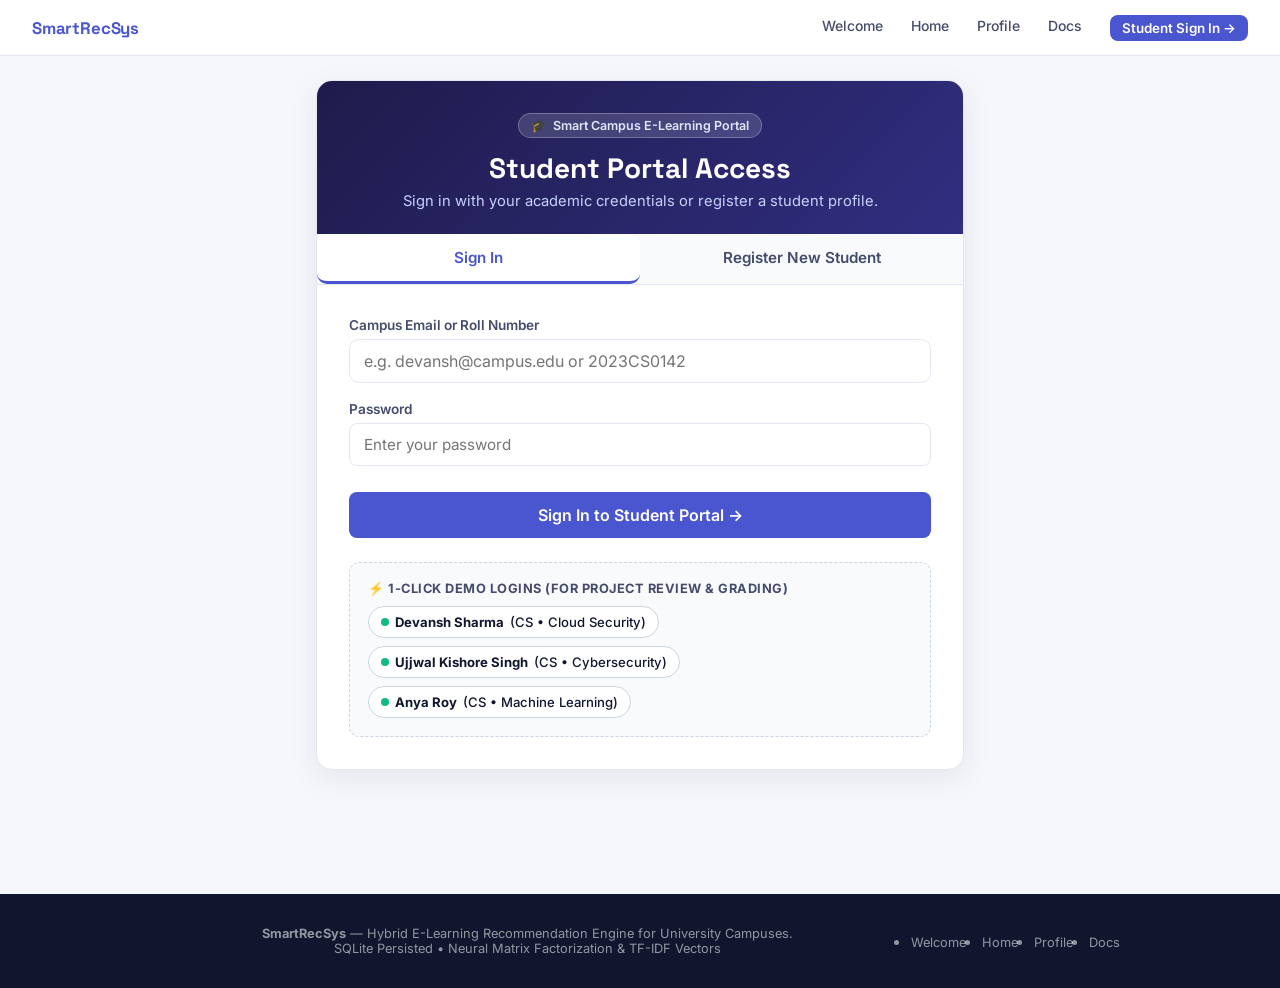
==== commit b411cabc: "refactor(frontend): remove about section and about.html across all pages and footers" ====
--- a/dashboard.html
+++ b/dashboard.html
@@ -15,13 +15,12 @@
   <script src="nav.js"></script>
 
   <nav class="topnav">
-    <a href="welcome.html" class="nav-logo">SmartRecSys</a>
+    <a href="home.html" class="nav-logo">SmartRecSys</a>
     <ul class="nav-links">
       <li><a href="welcome.html"   class="nav-link" data-page="welcome">Welcome</a></li>
       <li><a href="home.html"      class="nav-link" data-page="home">Home</a></li>
-      <li><a href="about.html"     class="nav-link" data-page="about">About</a></li>
+      <li><a href="profile.html"   class="nav-link" data-page="profile">Profile</a></li>
       <li><a href="docs.html"      class="nav-link" data-page="docs">Docs</a></li>
-      <li><a href="dashboard.html" class="nav-link" data-page="dashboard">Recommender</a></li>
     </ul>
   </nav>
 
@@ -240,9 +239,8 @@
       <nav class="footer-nav" aria-label="Footer navigation">
         <a href="welcome.html">Welcome</a>
         <a href="home.html">Home</a>
-        <a href="about.html">About</a>
+        <a href="profile.html">Profile</a>
         <a href="docs.html">Docs</a>
-        <a href="dashboard.html">Recommender</a>
       </nav>
     </div>
   </footer>
--- a/style.css
+++ b/style.css
@@ -1343,6 +1343,779 @@
   margin-bottom: 10px;
 }
 
+/* ── Netflix / Streaming Style Learning Hub & Profile Styles ─────────── */
+.hub-container {
+  width: 100%;
+  max-width: 1280px;
+  margin: 0 auto;
+  padding: 24px 20px 60px;
+  flex: 1;
+}
+
+/* Hero Banner */
+.hub-hero {
+  background: linear-gradient(135deg, #0f172a 0%, #1e1b4b 50%, #172554 100%);
+  border-radius: 18px;
+  padding: 36px 40px;
+  margin-bottom: 36px;
+  color: #f8fafc;
+  position: relative;
+  overflow: hidden;
+  box-shadow: 0 12px 36px rgba(15, 23, 42, 0.25);
+  border: 1px solid rgba(255, 255, 255, 0.1);
+}
+
+.hub-hero::before {
+  content: '';
+  position: absolute;
+  top: -50%;
+  right: -20%;
+  width: 500px;
+  height: 500px;
+  background: radial-gradient(circle, rgba(99, 102, 241, 0.25) 0%, rgba(15, 23, 42, 0) 70%);
+  border-radius: 50%;
+  pointer-events: none;
+}
+
+.hub-hero-content {
+  position: relative;
+  z-index: 2;
+  display: flex;
+  justify-content: space-between;
+  align-items: center;
+  flex-wrap: wrap;
+  gap: 24px;
+}
+
+.hub-hero-main {
+  max-width: 720px;
+}
+
+.hub-eyebrow {
+  display: inline-flex;
+  align-items: center;
+  gap: 6px;
+  background: rgba(99, 102, 241, 0.25);
+  border: 1px solid rgba(165, 180, 252, 0.4);
+  color: #a5b4fc;
+  font-size: 0.8rem;
+  font-weight: 700;
+  text-transform: uppercase;
+  letter-spacing: 0.08em;
+  padding: 4px 12px;
+  border-radius: 20px;
+  margin-bottom: 12px;
+}
+
+.hub-hero-title {
+  font-family: var(--font-head);
+  font-size: 2.2rem;
+  font-weight: 700;
+  color: #ffffff;
+  margin-bottom: 8px;
+  line-height: 1.2;
+}
+
+.hub-hero-sub {
+  font-size: 1.05rem;
+  color: #cbd5e1;
+  margin-bottom: 18px;
+  line-height: 1.5;
+}
+
+.hub-track-chips {
+  display: flex;
+  flex-wrap: wrap;
+  gap: 8px;
+  margin-bottom: 22px;
+}
+
+.hub-track-chip {
+  background: rgba(255, 255, 255, 0.12);
+  backdrop-filter: blur(8px);
+  border: 1px solid rgba(255, 255, 255, 0.15);
+  color: #f1f5f9;
+  font-size: 0.82rem;
+  font-weight: 600;
+  padding: 4px 12px;
+  border-radius: 12px;
+  display: inline-flex;
+  align-items: center;
+  gap: 6px;
+}
+
+.hub-hero-actions {
+  display: flex;
+  align-items: center;
+  gap: 12px;
+  flex-wrap: wrap;
+}
+
+.hub-btn-primary {
+  background: linear-gradient(135deg, #4f46e5 0%, #6366f1 100%);
+  color: #ffffff;
+  font-size: 0.95rem;
+  font-weight: 600;
+  padding: 11px 22px;
+  border-radius: 10px;
+  border: none;
+  cursor: pointer;
+  text-decoration: none;
+  display: inline-flex;
+  align-items: center;
+  gap: 8px;
+  box-shadow: 0 4px 14px rgba(79, 70, 229, 0.4);
+  transition: all 0.2s ease;
+}
+
+.hub-btn-primary:hover {
+  transform: translateY(-2px);
+  box-shadow: 0 6px 20px rgba(79, 70, 229, 0.5);
+}
+
+.hub-btn-secondary {
+  background: rgba(255, 255, 255, 0.1);
+  color: #ffffff;
+  font-size: 0.95rem;
+  font-weight: 600;
+  padding: 11px 20px;
+  border-radius: 10px;
+  border: 1px solid rgba(255, 255, 255, 0.2);
+  cursor: pointer;
+  text-decoration: none;
+  display: inline-flex;
+  align-items: center;
+  gap: 8px;
+  transition: all 0.2s ease;
+}
+
+.hub-btn-secondary:hover {
+  background: rgba(255, 255, 255, 0.18);
+  transform: translateY(-2px);
+}
+
+.hub-hero-stats {
+  display: flex;
+  gap: 16px;
+  background: rgba(15, 23, 42, 0.6);
+  backdrop-filter: blur(12px);
+  border: 1px solid rgba(255, 255, 255, 0.12);
+  border-radius: 16px;
+  padding: 16px 24px;
+}
+
+.hub-stat-item {
+  text-align: center;
+  min-width: 90px;
+}
+
+.hub-stat-val {
+  font-family: var(--font-head);
+  font-size: 1.8rem;
+  font-weight: 700;
+  color: #38bdf8;
+  line-height: 1.1;
+}
+
+.hub-stat-lbl {
+  font-size: 0.75rem;
+  color: #94a3b8;
+  text-transform: uppercase;
+  font-weight: 600;
+  letter-spacing: 0.05em;
+  margin-top: 4px;
+}
+
+/* Sections & Row Carousels */
+.hub-section {
+  margin-bottom: 44px;
+}
+
+.hub-row-header {
+  display: flex;
+  align-items: center;
+  justify-content: space-between;
+  margin-bottom: 16px;
+  flex-wrap: wrap;
+  gap: 12px;
+}
+
+.hub-row-title-wrap {
+  display: flex;
+  align-items: center;
+  gap: 10px;
+}
+
+.hub-row-icon {
+  font-size: 1.35rem;
+}
+
+.hub-row-title {
+  font-family: var(--font-head);
+  font-size: 1.35rem;
+  font-weight: 700;
+  color: #0f172a;
+}
+
+.hub-row-sub {
+  font-size: 0.85rem;
+  color: #64748b;
+  margin-top: 2px;
+}
+
+.hub-row-controls {
+  display: flex;
+  align-items: center;
+  gap: 8px;
+}
+
+.hub-scroll-btn {
+  width: 34px;
+  height: 34px;
+  border-radius: 50%;
+  border: 1px solid #cbd5e1;
+  background: #ffffff;
+  color: #1e293b;
+  display: flex;
+  align-items: center;
+  justify-content: center;
+  font-size: 0.95rem;
+  cursor: pointer;
+  transition: all 0.15s ease;
+  box-shadow: 0 1px 3px rgba(0,0,0,0.06);
+}
+
+.hub-scroll-btn:hover {
+  background: #4f46e5;
+  color: #ffffff;
+  border-color: #4f46e5;
+  transform: scale(1.05);
+}
+
+/* Horizontal Scrolling Track */
+.hub-cards-row {
+  display: flex;
+  gap: 18px;
+  overflow-x: auto;
+  scroll-behavior: smooth;
+  padding: 6px 2px 16px 2px;
+  -webkit-overflow-scrolling: touch;
+}
+
+.hub-cards-row::-webkit-scrollbar {
+  height: 6px;
+}
+
+.hub-cards-row::-webkit-scrollbar-track {
+  background: #f1f5f9;
+  border-radius: 10px;
+}
+
+.hub-cards-row::-webkit-scrollbar-thumb {
+  background: #cbd5e1;
+  border-radius: 10px;
+}
+
+.hub-cards-row::-webkit-scrollbar-thumb:hover {
+  background: #94a3b8;
+}
+
+/* Netflix Style Recommendation Card */
+.hub-card {
+  flex: 0 0 310px;
+  width: 310px;
+  background: #ffffff;
+  border: 1px solid #e2e8f0;
+  border-radius: 14px;
+  overflow: hidden;
+  box-shadow: 0 3px 10px rgba(15, 23, 42, 0.05);
+  display: flex;
+  flex-direction: column;
+  transition: transform 0.22s ease, box-shadow 0.22s ease, border-color 0.22s ease;
+  position: relative;
+}
+
+.hub-card:hover {
+  transform: translateY(-6px);
+  box-shadow: 0 14px 30px rgba(15, 23, 42, 0.12);
+  border-color: #c7d2fe;
+}
+
+.hub-card-thumb {
+  height: 90px;
+  background: linear-gradient(135deg, #312e81 0%, #4338ca 60%, #3b82f6 100%);
+  padding: 12px 14px;
+  display: flex;
+  flex-direction: column;
+  justify-content: space-between;
+  position: relative;
+}
+
+.hub-card-thumb.tech { background: linear-gradient(135deg, #1e1b4b 0%, #3730a3 50%, #0284c7 100%); }
+.hub-card-thumb.cyber { background: linear-gradient(135deg, #064e3b 0%, #047857 50%, #0d9488 100%); }
+.hub-card-thumb.data { background: linear-gradient(135deg, #581c87 0%, #7c3aed 50%, #2563eb 100%); }
+.hub-card-thumb.design { background: linear-gradient(135deg, #831843 0%, #be185d 50%, #e11d48 100%); }
+.hub-card-thumb.finance { background: linear-gradient(135deg, #78350f 0%, #b45309 50%, #d97706 100%); }
+
+.hub-card-top-badges {
+  display: flex;
+  align-items: center;
+  justify-content: space-between;
+  gap: 8px;
+}
+
+.hub-domain-badge {
+  background: rgba(255, 255, 255, 0.22);
+  backdrop-filter: blur(8px);
+  color: #ffffff;
+  font-size: 0.72rem;
+  font-weight: 700;
+  padding: 3px 8px;
+  border-radius: 6px;
+  text-transform: uppercase;
+  letter-spacing: 0.04em;
+  white-space: nowrap;
+  overflow: hidden;
+  text-overflow: ellipsis;
+  max-width: 170px;
+}
+
+.hub-match-pill {
+  background: linear-gradient(135deg, #10b981 0%, #059669 100%);
+  color: #ffffff;
+  font-size: 0.78rem;
+  font-weight: 700;
+  padding: 3px 9px;
+  border-radius: 20px;
+  display: inline-flex;
+  align-items: center;
+  gap: 4px;
+  box-shadow: 0 2px 6px rgba(16, 185, 129, 0.35);
+}
+
+.hub-level-tag {
+  color: rgba(255, 255, 255, 0.9);
+  font-size: 0.72rem;
+  font-weight: 600;
+  display: inline-flex;
+  align-items: center;
+  gap: 4px;
+}
+
+.hub-card-body {
+  padding: 16px;
+  flex: 1;
+  display: flex;
+  flex-direction: column;
+}
+
+.hub-card-title {
+  font-family: var(--font-body);
+  font-size: 0.98rem;
+  font-weight: 700;
+  color: #0f172a;
+  line-height: 1.35;
+  margin-bottom: 8px;
+  display: -webkit-box;
+  -webkit-line-clamp: 2;
+  -webkit-box-orient: vertical;
+  overflow: hidden;
+  min-height: 2.7em;
+}
+
+.hub-card-reason {
+  background: #f8fafc;
+  border-left: 3px solid #4f46e5;
+  padding: 8px 10px;
+  border-radius: 0 6px 6px 0;
+  font-size: 0.78rem;
+  color: #334155;
+  line-height: 1.4;
+  margin-bottom: 12px;
+  display: -webkit-box;
+  -webkit-line-clamp: 2;
+  -webkit-box-orient: vertical;
+  overflow: hidden;
+}
+
+.hub-card-meta {
+  display: flex;
+  align-items: center;
+  justify-content: space-between;
+  font-size: 0.75rem;
+  color: #64748b;
+  margin-top: auto;
+  padding-top: 10px;
+  border-top: 1px solid #f1f5f9;
+}
+
+.hub-card-actions {
+  display: flex;
+  gap: 8px;
+  margin-top: 12px;
+}
+
+.hub-enroll-btn {
+  flex: 1;
+  background: #4f46e5;
+  color: #ffffff;
+  border: none;
+  border-radius: 8px;
+  padding: 8px 12px;
+  font-size: 0.82rem;
+  font-weight: 600;
+  cursor: pointer;
+  transition: all 0.15s ease;
+  display: inline-flex;
+  align-items: center;
+  justify-content: center;
+  gap: 6px;
+}
+
+.hub-enroll-btn:hover {
+  background: #4338ca;
+}
+
+.hub-enroll-btn.enrolled {
+  background: #059669;
+  cursor: default;
+}
+
+.hub-preview-btn {
+  background: #f1f5f9;
+  color: #334155;
+  border: 1px solid #e2e8f0;
+  border-radius: 8px;
+  padding: 8px 12px;
+  font-size: 0.82rem;
+  font-weight: 600;
+  cursor: pointer;
+  transition: all 0.15s ease;
+}
+
+.hub-preview-btn:hover {
+  background: #e2e8f0;
+  color: #0f172a;
+}
+
+/* Enrolled Course Card */
+.enrolled-card {
+  flex: 0 0 310px;
+  width: 310px;
+  background: #ffffff;
+  border: 1px solid #cbd5e1;
+  border-radius: 14px;
+  padding: 16px;
+  display: flex;
+  flex-direction: column;
+  box-shadow: 0 2px 8px rgba(15, 23, 42, 0.05);
+  position: relative;
+  transition: transform 0.2s ease, box-shadow 0.2s ease;
+}
+
+.enrolled-card:hover {
+  transform: translateY(-4px);
+  box-shadow: 0 8px 24px rgba(15, 23, 42, 0.1);
+  border-color: #94a3b8;
+}
+
+.enrolled-card-header {
+  display: flex;
+  align-items: center;
+  justify-content: space-between;
+  margin-bottom: 8px;
+}
+
+.enrolled-badge {
+  background: #dcfce7;
+  color: #166534;
+  font-size: 0.72rem;
+  font-weight: 700;
+  padding: 2px 8px;
+  border-radius: 12px;
+  display: inline-flex;
+  align-items: center;
+  gap: 4px;
+}
+
+.enrolled-progress-wrap {
+  margin: 12px 0 14px;
+}
+
+.enrolled-progress-text {
+  display: flex;
+  justify-content: space-between;
+  font-size: 0.75rem;
+  font-weight: 600;
+  color: #475569;
+  margin-bottom: 6px;
+}
+
+.enrolled-progress-bar {
+  width: 100%;
+  height: 6px;
+  background: #e2e8f0;
+  border-radius: 10px;
+  overflow: hidden;
+}
+
+.enrolled-progress-fill {
+  height: 100%;
+  background: linear-gradient(90deg, #4f46e5 0%, #10b981 100%);
+  border-radius: 10px;
+}
+
+.enrolled-card-actions {
+  display: flex;
+  gap: 8px;
+  margin-top: auto;
+}
+
+.enrolled-resume-btn {
+  flex: 1;
+  background: #1e293b;
+  color: #ffffff;
+  border: none;
+  border-radius: 8px;
+  padding: 7px 12px;
+  font-size: 0.8rem;
+  font-weight: 600;
+  cursor: pointer;
+  transition: all 0.15s ease;
+}
+
+.enrolled-resume-btn:hover {
+  background: #0f172a;
+}
+
+.enrolled-drop-btn {
+  background: transparent;
+  color: #ef4444;
+  border: 1px solid #fecaca;
+  border-radius: 8px;
+  padding: 7px 10px;
+  font-size: 0.8rem;
+  font-weight: 600;
+  cursor: pointer;
+  transition: all 0.15s ease;
+}
+
+.enrolled-drop-btn:hover {
+  background: #fef2f2;
+  border-color: #ef4444;
+}
+
+/* Empty Enrolled State */
+.enrolled-empty-card {
+  width: 100%;
+  background: #f8fafc;
+  border: 2px dashed #cbd5e1;
+  border-radius: 16px;
+  padding: 32px 24px;
+  text-align: center;
+  color: #64748b;
+}
+
+.enrolled-empty-icon {
+  font-size: 2.2rem;
+  margin-bottom: 8px;
+}
+
+.enrolled-empty-title {
+  font-size: 1.05rem;
+  font-weight: 700;
+  color: #1e293b;
+  margin-bottom: 6px;
+}
+
+.enrolled-empty-desc {
+  font-size: 0.88rem;
+  max-width: 480px;
+  margin: 0 auto 16px;
+  line-height: 1.45;
+}
+
+/* Category Filter Tabs */
+.hub-filter-tabs {
+  display: flex;
+  gap: 8px;
+  flex-wrap: wrap;
+  margin-bottom: 18px;
+}
+
+.hub-filter-tab {
+  background: #ffffff;
+  border: 1px solid #cbd5e1;
+  color: #334155;
+  padding: 6px 14px;
+  border-radius: 20px;
+  font-size: 0.82rem;
+  font-weight: 600;
+  cursor: pointer;
+  transition: all 0.15s ease;
+}
+
+.hub-filter-tab:hover {
+  background: #f1f5f9;
+  border-color: #94a3b8;
+}
+
+.hub-filter-tab.active {
+  background: #4f46e5;
+  color: #ffffff;
+  border-color: #4f46e5;
+  box-shadow: 0 2px 8px rgba(79, 70, 229, 0.3);
+}
+
+/* Academic Pathways Grid */
+.hub-pathways-grid {
+  display: grid;
+  grid-template-columns: repeat(auto-fit, minmax(220px, 1fr));
+  gap: 16px;
+}
+
+.hub-pathway-card {
+  background: #ffffff;
+  border: 1px solid #e2e8f0;
+  border-radius: 14px;
+  padding: 20px;
+  cursor: pointer;
+  transition: all 0.2s ease;
+  position: relative;
+  overflow: hidden;
+  box-shadow: 0 2px 6px rgba(0,0,0,0.04);
+}
+
+.hub-pathway-card:hover {
+  transform: translateY(-4px);
+  border-color: #818cf8;
+  box-shadow: 0 10px 24px rgba(99, 102, 241, 0.12);
+}
+
+.hub-pathway-icon {
+  font-size: 1.8rem;
+  margin-bottom: 12px;
+}
+
+.hub-pathway-title {
+  font-family: var(--font-head);
+  font-size: 1.05rem;
+  font-weight: 700;
+  color: #0f172a;
+  margin-bottom: 6px;
+}
+
+.hub-pathway-desc {
+  font-size: 0.8rem;
+  color: #64748b;
+  line-height: 1.4;
+}
+
+/* Toast Notification */
+.hub-toast {
+  position: fixed;
+  bottom: 24px;
+  right: 24px;
+  background: #0f172a;
+  color: #ffffff;
+  padding: 12px 18px;
+  border-radius: 10px;
+  box-shadow: 0 10px 30px rgba(0,0,0,0.25);
+  font-size: 0.88rem;
+  font-weight: 600;
+  display: flex;
+  align-items: center;
+  gap: 10px;
+  z-index: 9999;
+  border: 1px solid rgba(255,255,255,0.15);
+  transform: translateY(100px);
+  opacity: 0;
+  transition: all 0.3s cubic-bezier(0.16, 1, 0.3, 1);
+}
+
+.hub-toast.show {
+  transform: translateY(0);
+  opacity: 1;
+}
+
+/* Clean Modal Dialog */
+.hub-modal-backdrop {
+  position: fixed;
+  inset: 0;
+  background: rgba(15, 23, 42, 0.65);
+  backdrop-filter: blur(6px);
+  display: flex;
+  align-items: center;
+  justify-content: center;
+  padding: 20px;
+  z-index: 999;
+  opacity: 0;
+  pointer-events: none;
+  transition: opacity 0.2s ease;
+}
+
+.hub-modal-backdrop.open {
+  opacity: 1;
+  pointer-events: auto;
+}
+
+.hub-modal {
+  background: #ffffff;
+  border-radius: 18px;
+  max-width: 580px;
+  width: 100%;
+  max-height: 90vh;
+  overflow-y: auto;
+  box-shadow: 0 20px 50px rgba(0,0,0,0.3);
+  border: 1px solid #e2e8f0;
+  transform: scale(0.95);
+  transition: transform 0.2s ease;
+}
+
+.hub-modal-backdrop.open .hub-modal {
+  transform: scale(1);
+}
+
+.hub-modal-header {
+  padding: 22px 24px;
+  border-bottom: 1px solid #f1f5f9;
+  display: flex;
+  align-items: flex-start;
+  justify-content: space-between;
+  gap: 16px;
+}
+
+.hub-modal-title {
+  font-family: var(--font-head);
+  font-size: 1.25rem;
+  font-weight: 700;
+  color: #0f172a;
+  line-height: 1.3;
+}
+
+.hub-modal-close {
+  background: transparent;
+  border: none;
+  font-size: 1.5rem;
+  color: #94a3b8;
+  cursor: pointer;
+  line-height: 1;
+}
+
+.hub-modal-body {
+  padding: 24px;
+}
+
+.hub-modal-footer {
+  padding: 16px 24px;
+  border-top: 1px solid #f1f5f9;
+  background: #f8fafc;
+  display: flex;
+  justify-content: flex-end;
+  gap: 10px;
+  border-radius: 0 0 18px 18px;
+}
+
 /* Reduced motion — keep at end to override everything above */
 @media (prefers-reduced-motion: reduce) {
   *, *::before, *::after {
